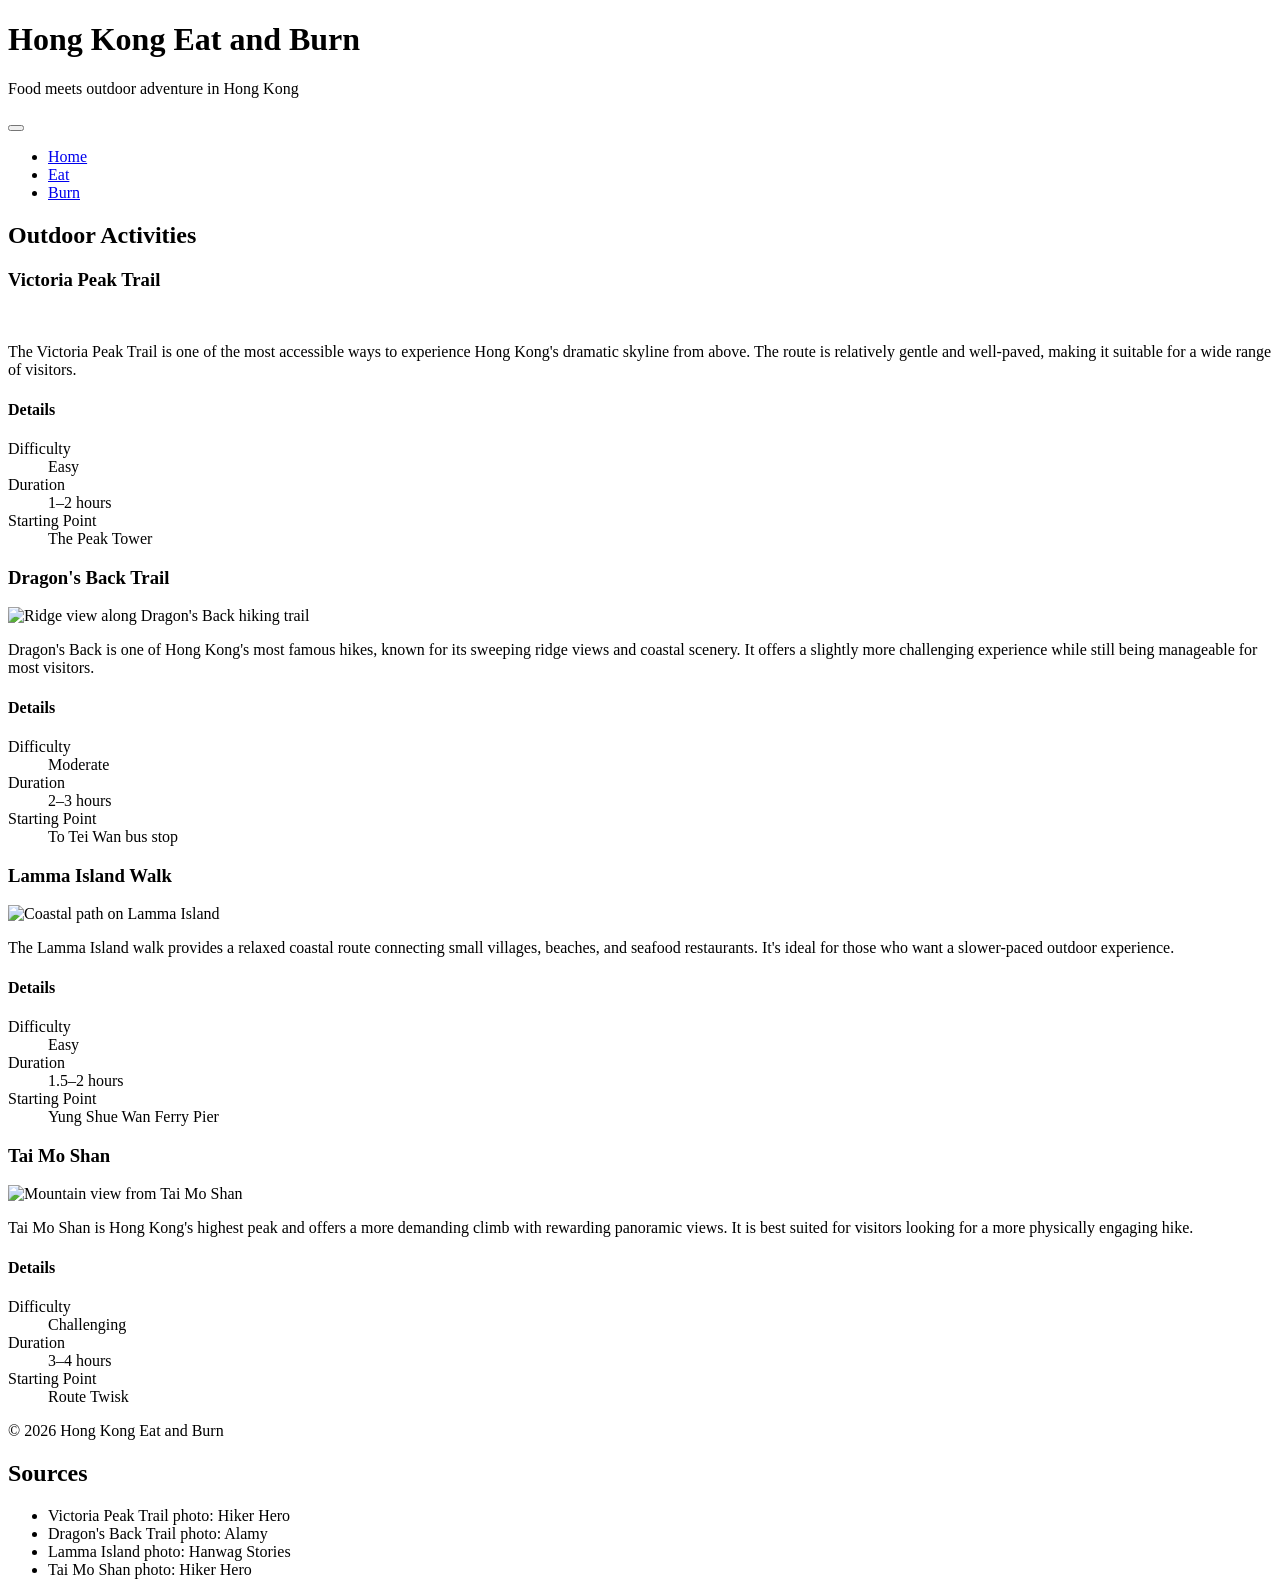
==== burn.html @ aecb26a9 "Add files via upload" ====
<!DOCTYPE html>
<html lang="en">

<head>
  <meta charset="UTF-8">
  <meta name="viewport" content="width=device-width, initial-scale=1.0">
  <title>Burn | Hong Kong Eat and Burn</title>
  <link rel="stylesheet" href="styles/site.css">
</head>

<body class="page-burn">

  <header>
    <div class="header-text">
      <h1>Hong Kong Eat and Burn</h1>
      <p>Food meets outdoor adventure in Hong Kong</p>
    </div>
    <button id="hamburger-btn" aria-label="Toggle navigation menu">
      <span></span>
      <span></span>
      <span></span>
    </button>
  </header>

  <nav id="main-nav" class="hidden">
    <ul>
      <li><a href="index.html">Home</a></li>
      <li><a href="eat.html">Eat</a></li>
      <li><a href="burn.html" class="active">Burn</a></li>
    </ul>
  </nav>

  <main>
    <section class="activities">
      <h2>Outdoor Activities</h2>

      <article>
        <h3>Victoria Peak Trail</h3>
        <picture>
          <source media="(min-width: 700px)" srcset="images/victoriapeak-widescreen.jpeg">
          <img src="images/victoria_peak.png" alt="View from Victoria Peak trail overlooking Hong Kong skyline">
        </picture>

        <p>The Victoria Peak Trail is one of the most accessible ways to experience Hong Kong's dramatic skyline from above. The route is relatively gentle and well-paved, making it suitable for a wide range of visitors.</p>
        <h4>Details</h4>
        <dl>
          <dt>Difficulty</dt>
          <dd>Easy</dd>
          <dt>Duration</dt>
          <dd>1–2 hours</dd>
          <dt>Starting Point</dt>
          <dd>The Peak Tower</dd>
        </dl>
      </article>

      <article>
        <h3>Dragon's Back Trail</h3>
        <img src="images/dragons_back.png" alt="Ridge view along Dragon's Back hiking trail">
        <p>Dragon's Back is one of Hong Kong's most famous hikes, known for its sweeping ridge views and coastal scenery. It offers a slightly more challenging experience while still being manageable for most visitors.</p>
        <h4>Details</h4>
        <dl>
          <dt>Difficulty</dt>
          <dd>Moderate</dd>
          <dt>Duration</dt>
          <dd>2–3 hours</dd>
          <dt>Starting Point</dt>
          <dd>To Tei Wan bus stop</dd>
        </dl>
      </article>

      <article>
        <h3>Lamma Island Walk</h3>
        <img src="images/lamma.png" alt="Coastal path on Lamma Island">
        <p>The Lamma Island walk provides a relaxed coastal route connecting small villages, beaches, and seafood restaurants. It's ideal for those who want a slower-paced outdoor experience.</p>
        <h4>Details</h4>
        <dl>
          <dt>Difficulty</dt>
          <dd>Easy</dd>
          <dt>Duration</dt>
          <dd>1.5–2 hours</dd>
          <dt>Starting Point</dt>
          <dd>Yung Shue Wan Ferry Pier</dd>
        </dl>
      </article>

      <article>
        <h3>Tai Mo Shan</h3>
        <img src="images/taimosan.jpg" alt="Mountain view from Tai Mo Shan">
        <p>Tai Mo Shan is Hong Kong's highest peak and offers a more demanding climb with rewarding panoramic views. It is best suited for visitors looking for a more physically engaging hike.</p>
        <h4>Details</h4>
        <dl>
          <dt>Difficulty</dt>
          <dd>Challenging</dd>
          <dt>Duration</dt>
          <dd>3–4 hours</dd>
          <dt>Starting Point</dt>
          <dd>Route Twisk</dd>
        </dl>
      </article>

    </section>
  </main>

  <footer>
    <p>© 2026 Hong Kong Eat and Burn</p>
  </footer>

  <section class="sources">
    <h2>Sources</h2>
    <ul>
      <li>Victoria Peak Trail photo: Hiker Hero</li>
      <li>Dragon's Back Trail photo: Alamy</li>
      <li>Lamma Island photo: Hanwag Stories</li>
      <li>Tai Mo Shan photo: Hiker Hero</li>
    </ul>
  </section>

<script src="scripts/jquery-3.7.1.js"></script>
<script src="scripts/main.js"></script>
</body>

</html>
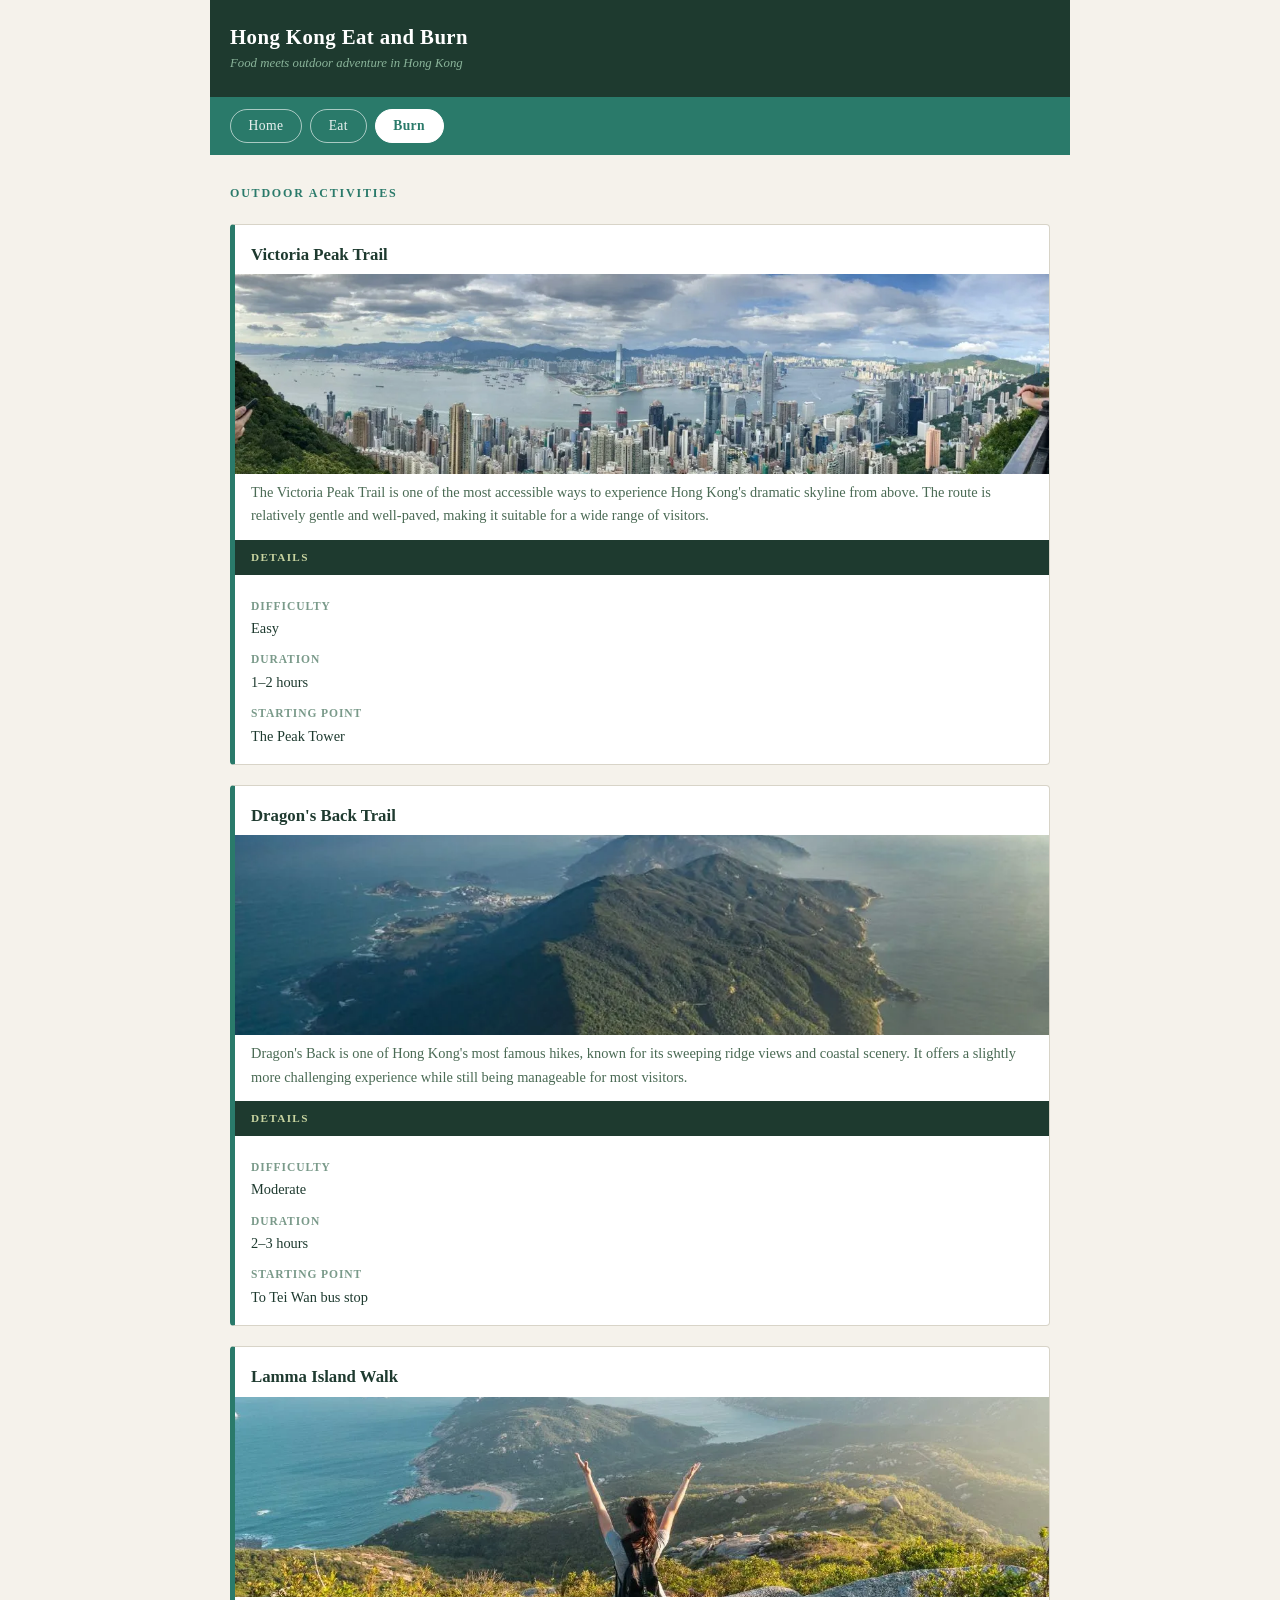
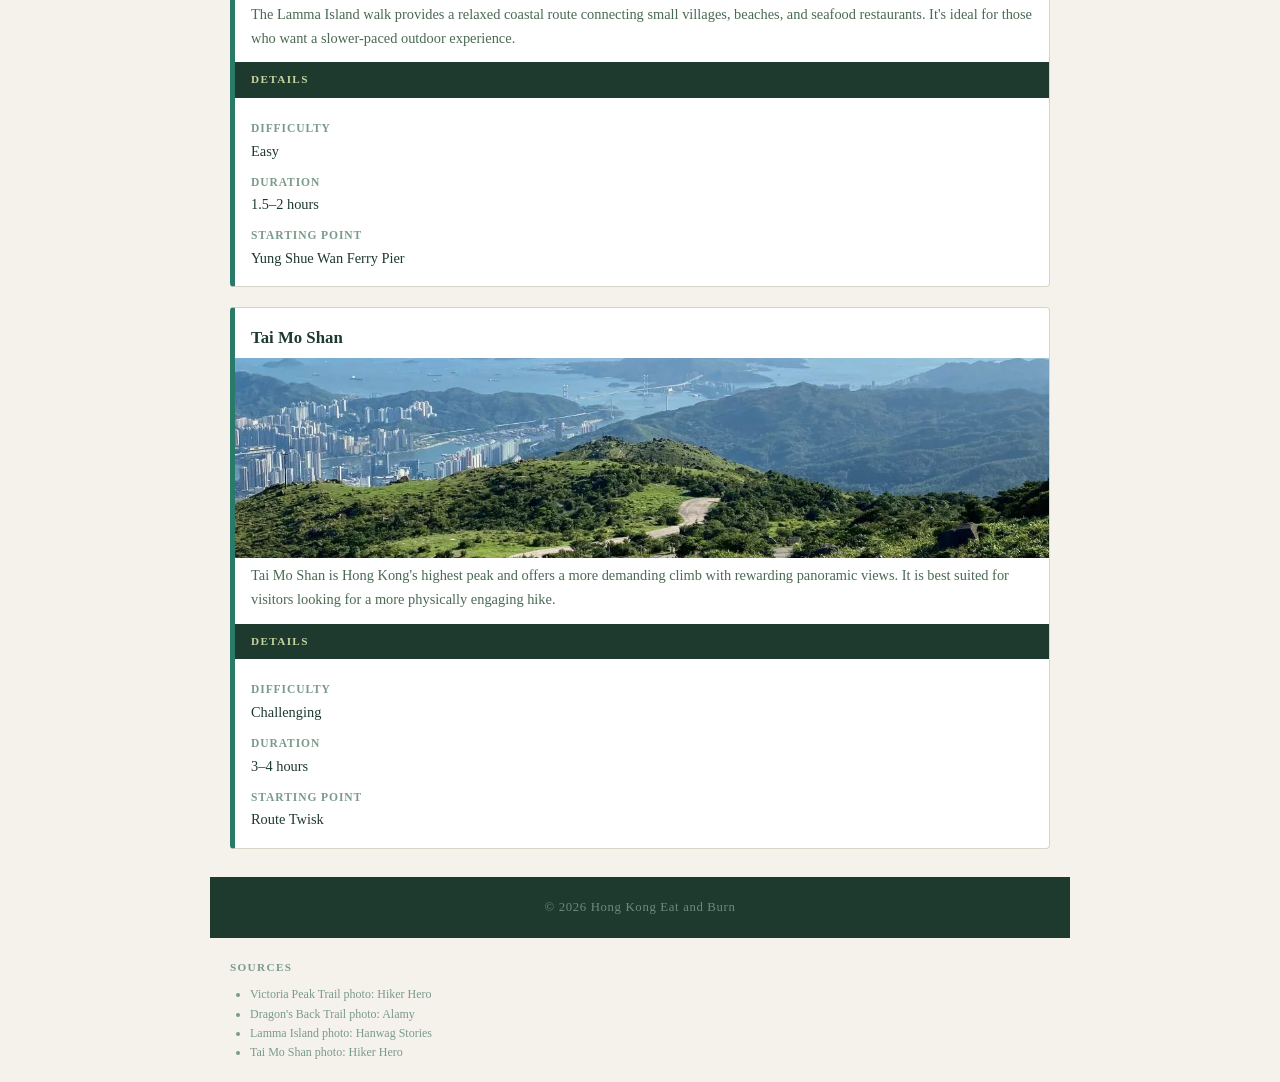
==== commit 742eeae7: "Add files via upload" ====
--- a/burn.html
+++ b/burn.html
@@ -37,8 +37,8 @@
       <article>
         <h3>Victoria Peak Trail</h3>
         <picture>
-          <source media="(min-width: 700px)" srcset="images/victoriapeak-widescreen.jpeg">
-          <img src="images/victoria_peak.png" alt="View from Victoria Peak trail overlooking Hong Kong skyline">
+          <source media="(min-width: 700px)" srcset="images/victoriapeak-widescreen.webp">
+          <img src="images/victoria_peak.webp" alt="View from Victoria Peak trail overlooking Hong Kong skyline">
         </picture>
 
         <p>The Victoria Peak Trail is one of the most accessible ways to experience Hong Kong's dramatic skyline from above. The route is relatively gentle and well-paved, making it suitable for a wide range of visitors.</p>
@@ -55,7 +55,7 @@
 
       <article>
         <h3>Dragon's Back Trail</h3>
-        <img src="images/dragons_back.png" alt="Ridge view along Dragon's Back hiking trail">
+        <img src="images/dragons_back.webp" alt="Ridge view along Dragon's Back hiking trail">
         <p>Dragon's Back is one of Hong Kong's most famous hikes, known for its sweeping ridge views and coastal scenery. It offers a slightly more challenging experience while still being manageable for most visitors.</p>
         <h4>Details</h4>
         <dl>
@@ -70,7 +70,7 @@
 
       <article>
         <h3>Lamma Island Walk</h3>
-        <img src="images/lamma.png" alt="Coastal path on Lamma Island">
+        <img src="images/lamma.webp" alt="Coastal path on Lamma Island">
         <p>The Lamma Island walk provides a relaxed coastal route connecting small villages, beaches, and seafood restaurants. It's ideal for those who want a slower-paced outdoor experience.</p>
         <h4>Details</h4>
         <dl>
@@ -85,7 +85,7 @@
 
       <article>
         <h3>Tai Mo Shan</h3>
-        <img src="images/taimosan.jpg" alt="Mountain view from Tai Mo Shan">
+        <img src="images/taimosan.webp" alt="Mountain view from Tai Mo Shan">
         <p>Tai Mo Shan is Hong Kong's highest peak and offers a more demanding climb with rewarding panoramic views. It is best suited for visitors looking for a more physically engaging hike.</p>
         <h4>Details</h4>
         <dl>
--- a/styles/site.css
+++ b/styles/site.css
@@ -0,0 +1,554 @@
+* {
+  box-sizing: border-box;
+  margin: 0;
+  padding: 0;
+}
+
+body {
+  max-width: 860px;
+  margin: 0 auto;
+  font-family: Georgia, "Times New Roman", serif;
+  font-size: 16px;
+  line-height: 1.7;
+  color: #1e3a2f;
+  background-color: #f5f2eb;
+}
+
+img {
+  display: block;
+  max-width: 100%;
+}
+
+
+/*HEADER*/
+
+header {
+  background-color: #1e3a2f;
+  padding: 1.5rem 1.25rem;
+  display: flex;
+  flex-direction: row;
+  align-items: center;
+  gap: 1rem;
+}
+
+header img {
+  width: 72px;
+  height: 72px;
+  border-radius: 50%;
+  object-fit: cover;
+  flex-shrink: 0;
+  border: 3px solid #5a8a4a;
+}
+
+.header-text {
+  display: flex;
+  flex-direction: column;
+  flex: 1;
+}
+
+header h1 {
+  font-size: 1.3rem;
+  font-weight: bold;
+  color: #ffffff;
+  line-height: 1.25;
+  letter-spacing: 0.02em;
+}
+
+header p {
+  font-size: 0.8rem;
+  color: #8ab49a;
+  margin-top: 0.3rem;
+  font-style: italic;
+  line-height: 1.4;
+}
+
+
+/*HAMBURGER BUTTON*/
+
+#hamburger-btn {
+  display: flex;
+  flex-direction: column;
+  justify-content: center;
+  gap: 5px;
+  background: none;
+  border: 1.5px solid rgba(255, 255, 255, 0.6);
+  border-radius: 4px;
+  padding: 0.45rem 0.5rem;
+  cursor: pointer;
+  flex-shrink: 0;
+  margin-left: auto;
+}
+
+#hamburger-btn span {
+  display: block;
+  width: 20px;
+  height: 2px;
+  background-color: #ffffff;
+}
+
+
+/* NAVIGATION*/
+
+nav {
+  background-color: #5a8a4a;
+  padding: 0.75rem 1.25rem;
+}
+
+nav ul {
+  list-style: none;
+  display: flex;
+  flex-direction: column;
+  gap: 0.5rem;
+}
+
+nav ul li a {
+  display: inline-block;
+  padding: 0.3rem 1.1rem;
+  border: 1.5px solid rgba(255, 255, 255, 0.6);
+  border-radius: 999px;
+  text-decoration: none;
+  font-size: 0.85rem;
+  color: rgba(255, 255, 255, 0.9);
+  font-family: Georgia, serif;
+  letter-spacing: 0.03em;
+}
+
+nav ul li a.active {
+  background-color: #ffffff;
+  border-color: #ffffff;
+  font-weight: bold;
+  color: #1e3a2f;
+}
+
+#main-nav.hidden {
+  display: none;
+}
+
+
+/*WIDE SCREEN (700px+)*/
+
+@media (min-width: 700px) {
+
+  #hamburger-btn {
+    display: none;
+  }
+
+  #main-nav,
+  #main-nav.hidden {
+    display: block;
+  }
+
+  nav ul {
+    flex-direction: row;
+    flex-wrap: wrap;
+    gap: 0.5rem;
+  }
+}
+
+
+/*MAIN*/
+
+main {
+  display: flex;
+  flex-direction: column;
+}
+
+.intro {
+  background-color: #ffffff;
+  padding: 1.75rem 1.25rem;
+  border-left: 5px solid #5a8a4a;
+}
+
+.intro p {
+  font-size: 1rem;
+  color: #3a5a4a;
+  line-height: 1.8;
+}
+
+.how-to-use {
+  background-color: #1e3a2f;
+  padding: 1.75rem 1.25rem;
+  display: flex;
+  flex-direction: column;
+  gap: 0.75rem;
+}
+
+.how-to-use h2 {
+  font-size: 0.75rem;
+  font-weight: bold;
+  letter-spacing: 0.15em;
+  text-transform: uppercase;
+  color: #c8d4a0;
+}
+
+.how-to-use ol {
+  padding-left: 1.25rem;
+}
+
+.how-to-use ol li {
+  font-size: 0.9rem;
+  color: #d0cfc0;
+  margin-bottom: 0.6rem;
+  line-height: 1.6;
+}
+
+
+/*ITINERARY CARDS*/
+
+.itineraries {
+  background-color: #f5f2eb;
+  padding: 1.75rem 1.25rem;
+  display: flex;
+  flex-direction: column;
+  gap: 1.25rem;
+}
+
+.itineraries h2 {
+  font-size: 0.75rem;
+  font-weight: bold;
+  letter-spacing: 0.15em;
+  text-transform: uppercase;
+}
+
+.itinerary-card {
+  background-color: #ffffff;
+  border: 1px solid #d8d4c8;
+  border-top: 4px solid #5a8a4a;
+  border-radius: 4px;
+  overflow: hidden;
+  display: flex;
+  flex-direction: column;
+  cursor: pointer;
+}
+
+.itinerary-card img {
+  width: 100%;
+  height: 180px;
+  object-fit: cover;
+}
+
+.itinerary-card h3 {
+  font-size: 1rem;
+  font-weight: bold;
+  color: #1e3a2f;
+  padding: 0.875rem 1rem 0.4rem;
+  line-height: 1.35;
+}
+
+.itinerary-card > p {
+  font-size: 0.875rem;
+  color: #4a6a54;
+  padding: 0 1rem 0.5rem;
+  line-height: 1.65;
+}
+
+.card-hint {
+  display: block;
+  font-size: 0.75rem;
+  color: #5a8a4a;
+  font-style: italic;
+  padding: 0 1rem 0.875rem;
+  letter-spacing: 0.02em;
+}
+
+
+
+
+/*RESTAURANTS & ACTIVITIES*/
+
+.restaurants,
+.activities {
+  background-color: #f5f2eb;
+  padding: 1.75rem 1.25rem;
+  display: flex;
+  flex-direction: column;
+  gap: 1.25rem;
+}
+
+.restaurants h2,
+.activities h2 {
+  font-size: 0.75rem;
+  font-weight: bold;
+  letter-spacing: 0.15em;
+  text-transform: uppercase;
+}
+
+.restaurants article,
+.activities article {
+  background-color: #ffffff;
+  border: 1px solid #d8d4c8;
+  border-left: 5px solid #5a8a4a;
+  border-radius: 4px;
+  overflow: hidden;
+  display: flex;
+  flex-direction: column;
+}
+
+.restaurants article img,
+.activities article img {
+  width: 100%;
+  height: 200px;
+  object-fit: cover;
+}
+
+.restaurants article h3,
+.activities article h3 {
+  font-size: 1.05rem;
+  font-weight: bold;
+  color: #1e3a2f;
+  padding: 1rem 1rem 0.3rem;
+}
+
+.restaurants article > p,
+.activities article > p {
+  font-size: 0.9rem;
+  color: #4a6a54;
+  padding: 0.4rem 1rem 0.75rem;
+  line-height: 1.65;
+}
+
+.restaurants article h4,
+.activities article h4 {
+  font-size: 0.7rem;
+  font-weight: bold;
+  letter-spacing: 0.12em;
+  text-transform: uppercase;
+  color: #c8d4a0;
+  padding: 0.5rem 1rem;
+  background-color: #1e3a2f;
+}
+
+.restaurants article dl,
+.activities article dl {
+  display: flex;
+  flex-direction: column;
+  padding: 0.75rem 1rem 1rem;
+}
+
+.restaurants article dl dt,
+.activities article dl dt {
+  font-size: 0.72rem;
+  font-weight: bold;
+  letter-spacing: 0.08em;
+  text-transform: uppercase;
+  color: #7a9a8a;
+  margin-top: 0.6rem;
+}
+
+.restaurants article dl dd,
+.activities article dl dd {
+  font-size: 0.9rem;
+  color: #1e3a2f;
+  margin-left: 0;
+}
+
+
+
+
+/*FOOTER*/
+
+footer {
+  background-color: #1e3a2f;
+  padding: 1.25rem;
+  display: flex;
+  flex-direction: row;
+  justify-content: center;
+  align-items: center;
+}
+
+footer p {
+  font-size: 0.8rem;
+  color: #6a8a7a;
+  letter-spacing: 0.05em;
+}
+
+
+/*SOURCES*/
+
+.sources {
+  padding: 1.25rem;
+  background-color: #f5f2eb;
+}
+
+.sources h2 {
+  font-size: 0.7rem;
+  font-weight: bold;
+  letter-spacing: 0.12em;
+  text-transform: uppercase;
+  color: #7a9a8a;
+  margin-bottom: 0.5rem;
+}
+
+.sources ul {
+  padding-left: 1.25rem;
+}
+
+.sources ul li {
+  font-size: 0.75rem;
+  color: #7a9a8a;
+  line-height: 1.6;
+}
+
+
+/*MODAL*/
+
+#modal-overlay {
+  position: fixed;
+  inset: 0;
+  background-color: rgba(0, 0, 0, 0.65);
+  display: flex;
+  align-items: center;
+  justify-content: center;
+  z-index: 1000;
+}
+
+#modal-overlay.hidden {
+  display: none;
+}
+
+#modal-box {
+  background-color: #ffffff;
+  width: 90%;
+  max-width: 560px;
+  max-height: 90vh;
+  overflow-y: auto;
+  border-radius: 4px;
+  border-top: 4px solid #5a8a4a;
+  position: relative;
+  display: flex;
+  flex-direction: column;
+}
+
+#modal-img {
+  width: 100%;
+  height: 240px;
+  object-fit: cover;
+}
+
+#modal-content {
+  padding: 1.25rem 1.25rem 1.5rem;
+  display: flex;
+  flex-direction: column;
+  gap: 0.75rem;
+}
+
+#modal-title {
+  font-size: 1.1rem;
+  font-weight: bold;
+  color: #1e3a2f;
+  line-height: 1.35;
+}
+
+#modal-desc {
+  font-size: 0.9rem;
+  color: #4a6a54;
+  line-height: 1.75;
+}
+
+#modal-close {
+  position: absolute;
+  top: 0.6rem;
+  right: 0.6rem;
+  width: 32px;
+  height: 32px;
+  background-color: #ffffff;
+  border: 1.5px solid #d8d4c8;
+  border-radius: 50%;
+  font-size: 0.85rem;
+  color: #1e3a2f;
+  cursor: pointer;
+  display: flex;
+  align-items: center;
+  justify-content: center;
+  font-family: Georgia, serif;
+}
+
+
+/* Home — sage green */
+.page-home nav {
+  background-color: #5a8a4a;
+}
+
+.page-home nav ul li a.active {
+  color: #5a8a4a;
+}
+
+.page-home nav ul li a {
+  color: #ffffff;
+  border-color: rgba(255, 255, 255, 0.8);
+}
+
+.page-home .itineraries h2 {
+  color: #5a8a4a;
+}
+
+/* Eat — terracotta */
+.page-eat nav {
+  background-color: #b85c38;
+}
+
+.page-eat nav ul li a.active {
+  color: #b85c38;
+}
+
+.page-eat header img {
+  border-color: #b85c38;
+}
+
+.page-eat #hamburger-btn {
+  border-color: rgba(255, 255, 255, 0.6);
+}
+
+.page-eat .restaurants h2 {
+  color: #b85c38;
+}
+
+.page-eat .restaurants article {
+  border-left-color: #b85c38;
+  border-top-color: #b85c38;
+}
+
+/* Burn — teal */
+.page-burn nav {
+  background-color: #2a7a6a;
+}
+
+.page-burn nav ul li a.active {
+  color: #2a7a6a;
+}
+
+.page-burn header img {
+  border-color: #2a7a6a;
+}
+
+.page-burn #hamburger-btn {
+  border-color: rgba(255, 255, 255, 0.6);
+}
+
+.page-burn .activities h2 {
+  color: #2a7a6a;
+}
+
+.page-burn .activities article {
+  border-left-color: #2a7a6a;
+}
+
+@media (pointer: coarse) {
+  nav ul li a {
+    padding: 0.6rem 1.1rem;
+  }
+
+  #hamburger-btn {
+    padding: 0.65rem 0.7rem;
+  }
+
+  .itinerary-card {
+    padding-bottom: 0.5rem;
+  }
+
+  #modal-close {
+    width: 44px;
+    height: 44px;
+    font-size: 1rem;
+  }
+}
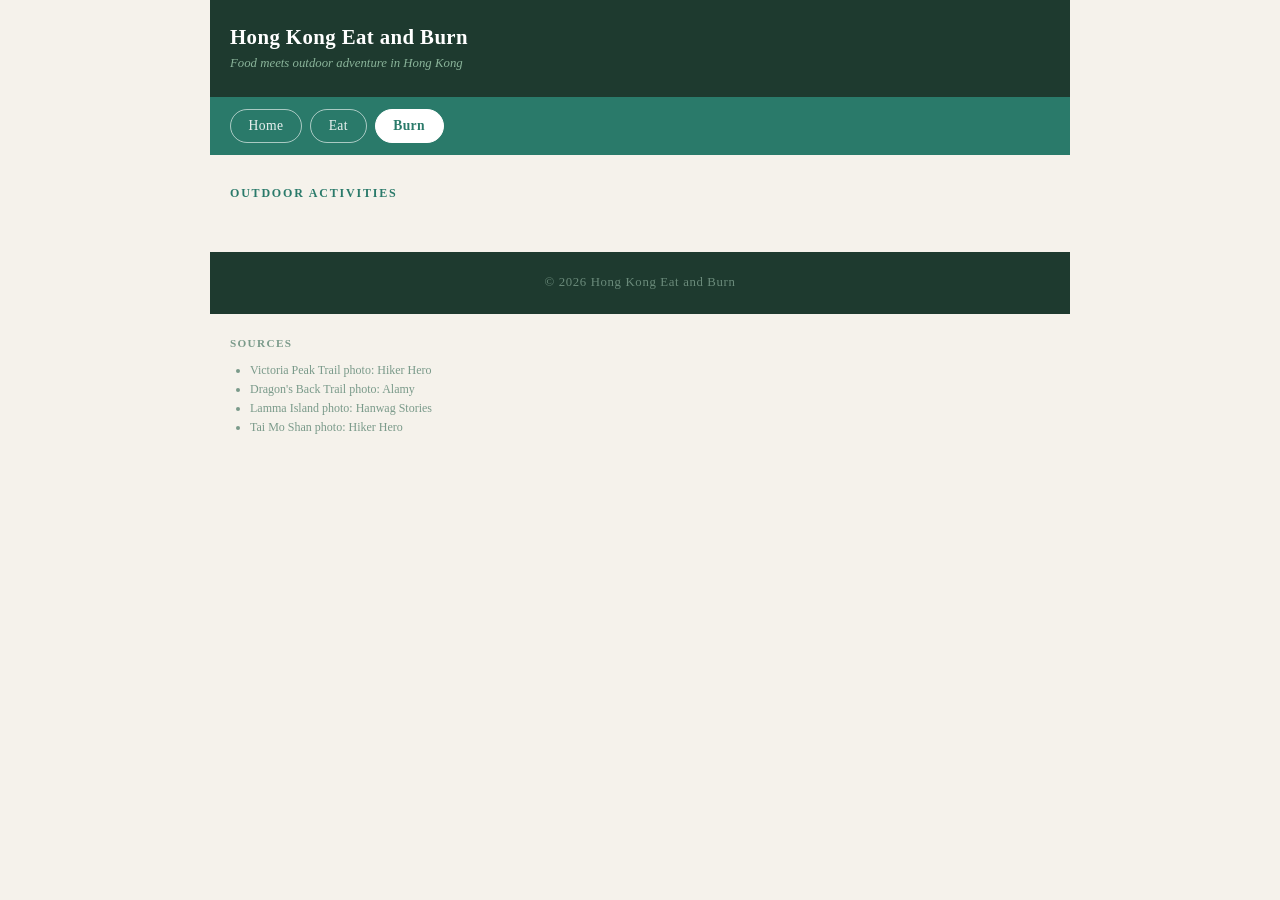
==== commit 07998f06: "Add files via upload" ====
--- a/burn.html
+++ b/burn.html
@@ -31,73 +31,9 @@
   </nav>
 
   <main>
-    <section class="activities">
+        <section class="activities">
       <h2>Outdoor Activities</h2>
-
-      <article>
-        <h3>Victoria Peak Trail</h3>
-        <picture>
-          <source media="(min-width: 700px)" srcset="images/victoriapeak-widescreen.webp">
-          <img src="images/victoria_peak.webp" alt="View from Victoria Peak trail overlooking Hong Kong skyline">
-        </picture>
-
-        <p>The Victoria Peak Trail is one of the most accessible ways to experience Hong Kong's dramatic skyline from above. The route is relatively gentle and well-paved, making it suitable for a wide range of visitors.</p>
-        <h4>Details</h4>
-        <dl>
-          <dt>Difficulty</dt>
-          <dd>Easy</dd>
-          <dt>Duration</dt>
-          <dd>1–2 hours</dd>
-          <dt>Starting Point</dt>
-          <dd>The Peak Tower</dd>
-        </dl>
-      </article>
-
-      <article>
-        <h3>Dragon's Back Trail</h3>
-        <img src="images/dragons_back.webp" alt="Ridge view along Dragon's Back hiking trail">
-        <p>Dragon's Back is one of Hong Kong's most famous hikes, known for its sweeping ridge views and coastal scenery. It offers a slightly more challenging experience while still being manageable for most visitors.</p>
-        <h4>Details</h4>
-        <dl>
-          <dt>Difficulty</dt>
-          <dd>Moderate</dd>
-          <dt>Duration</dt>
-          <dd>2–3 hours</dd>
-          <dt>Starting Point</dt>
-          <dd>To Tei Wan bus stop</dd>
-        </dl>
-      </article>
-
-      <article>
-        <h3>Lamma Island Walk</h3>
-        <img src="images/lamma.webp" alt="Coastal path on Lamma Island">
-        <p>The Lamma Island walk provides a relaxed coastal route connecting small villages, beaches, and seafood restaurants. It's ideal for those who want a slower-paced outdoor experience.</p>
-        <h4>Details</h4>
-        <dl>
-          <dt>Difficulty</dt>
-          <dd>Easy</dd>
-          <dt>Duration</dt>
-          <dd>1.5–2 hours</dd>
-          <dt>Starting Point</dt>
-          <dd>Yung Shue Wan Ferry Pier</dd>
-        </dl>
-      </article>
-
-      <article>
-        <h3>Tai Mo Shan</h3>
-        <img src="images/taimosan.webp" alt="Mountain view from Tai Mo Shan">
-        <p>Tai Mo Shan is Hong Kong's highest peak and offers a more demanding climb with rewarding panoramic views. It is best suited for visitors looking for a more physically engaging hike.</p>
-        <h4>Details</h4>
-        <dl>
-          <dt>Difficulty</dt>
-          <dd>Challenging</dd>
-          <dt>Duration</dt>
-          <dd>3–4 hours</dd>
-          <dt>Starting Point</dt>
-          <dd>Route Twisk</dd>
-        </dl>
-      </article>
-
+      <div id="activities-container"></div>
     </section>
   </main>
 
